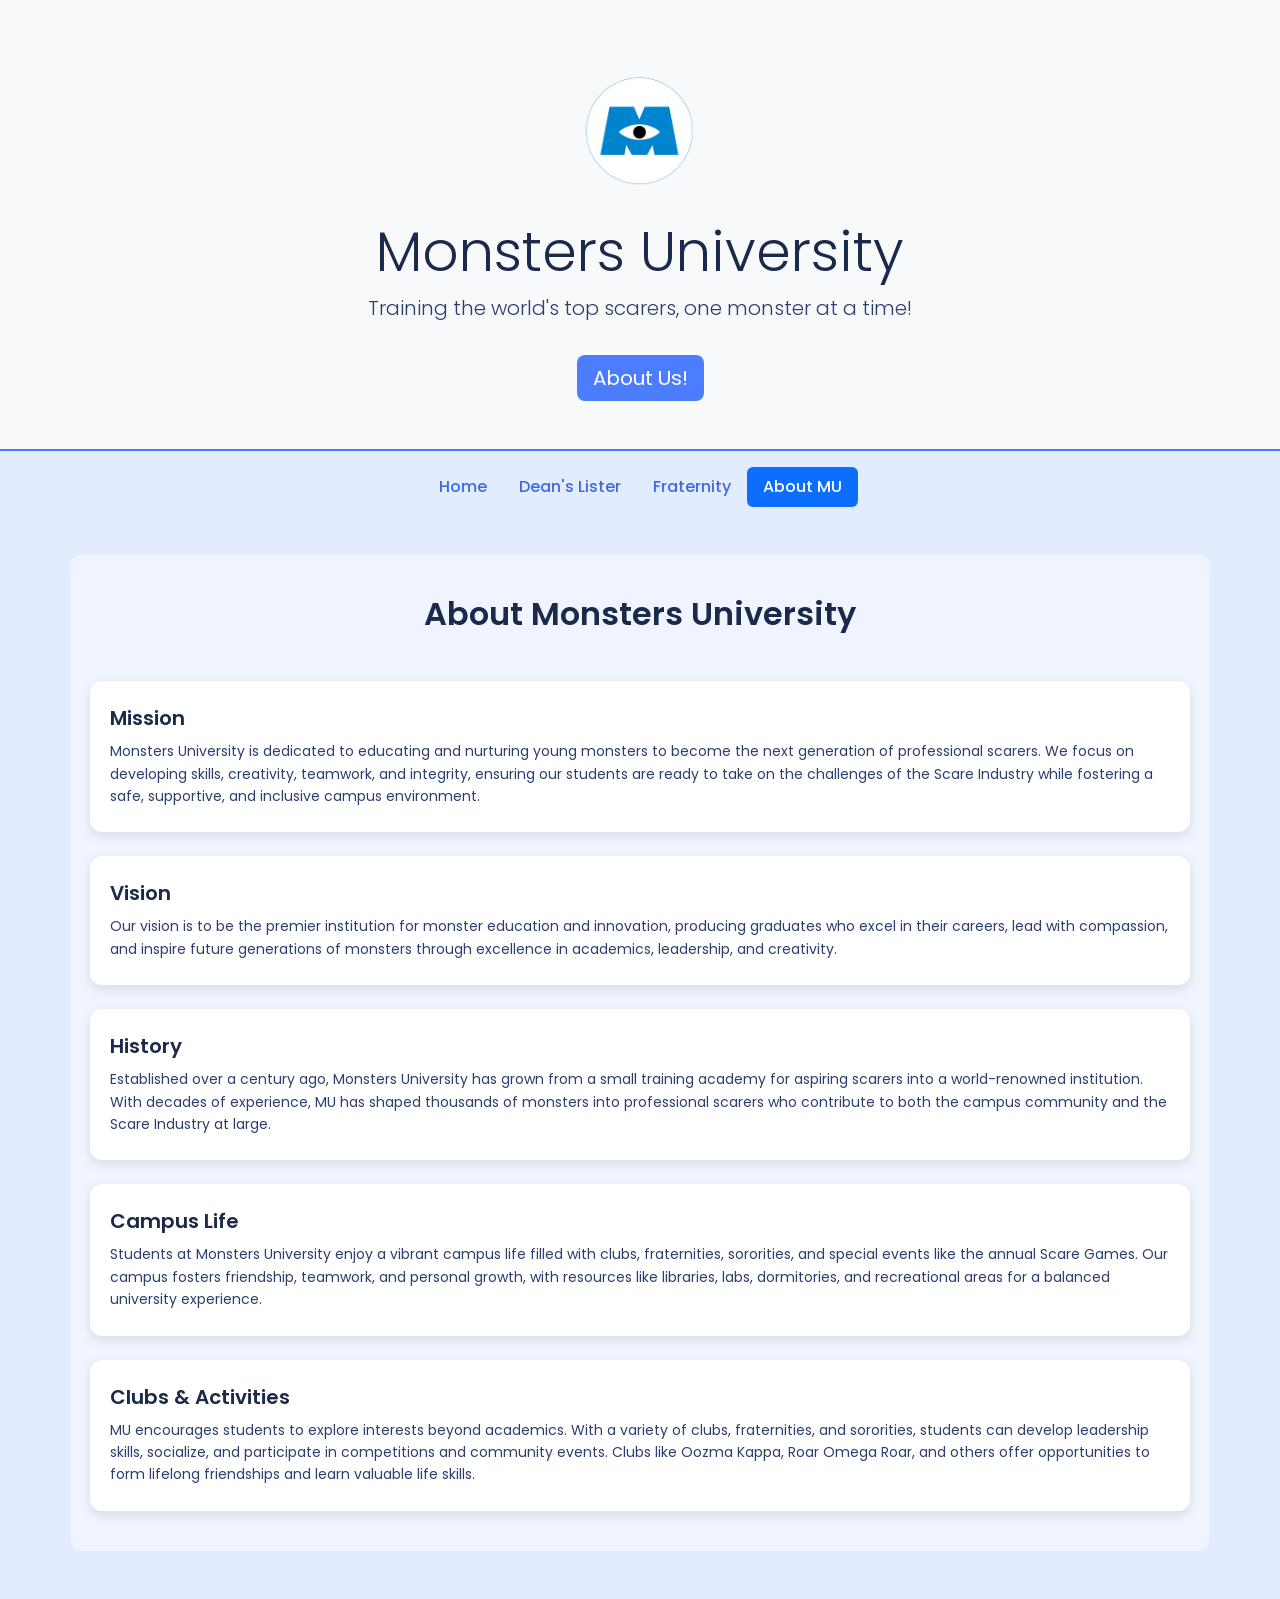
==== about.html @ 1fae250a "Add files via upload" ====
<!doctype html>
<html lang="en">
  <head>
    <meta charset="UTF-8" />
    <meta name="viewport" content="width=device-width, initial-scale=1.0" />
    <title>Monster University About Page</title>
    <link
      href="https://fonts.googleapis.com/css2?family=Poppins:wght@400;600&display=swap"
      rel="stylesheet"
    />
    <link
      href="https://cdn.jsdelivr.net/npm/bootstrap@5.3.8/dist/css/bootstrap.min.css"
      rel="stylesheet"
      integrity="sha384-sRIl4kxILFvY47J16cr9ZwB07vP4J8+LH7qKQnuqkuIAvNWLzeN8tE5YBujZqJLB"
      crossorigin="anonymous"
    />
    <link rel="stylesheet" href="about.css" />
  </head>
  <body>
    <header class="position-relative text-center py-5 bg-light">
      <div class="container">
        <img
          src="UnivLogo.png"
          alt="Monsters University Logo"
          class="header-logo"
        />

        <h1 class="display-4">Monsters University</h1>
        <p class="lead">
          Training the world's top scarers, one monster at a time!
        </p>
        <a href="#AboutUs" class="btn btn-primary btn-lg mt-3">About Us!</a>
      </div>
    </header>

    <nav class="nav nav-pills justify-content-center my-3">
      <a class="nav-link" href="mainpage.html">Home</a>
      <a class="nav-link" href="deanslister.html">Dean's Lister</a>
      <a class="nav-link" href="frat.html">Fraternity</a>
      <a class="nav-link active" aria-current="page" href="about.html"
        >About MU</a
      >
    </nav>

    <section id="AboutUs" class="container mb-5"></section>

    <section class="container my-5 about-gallery">
      <h2 class="text-center mb-5">About Monsters University</h2>

      <div class="about-cards d-flex flex-column gap-4">
        <!-- Mission -->
        <div class="about-card">
          <h4 class="about-title">Mission</h4>
          <p class="about-text">
            Monsters University is dedicated to educating and nurturing young
            monsters to become the next generation of professional scarers. We
            focus on developing skills, creativity, teamwork, and integrity,
            ensuring our students are ready to take on the challenges of the
            Scare Industry while fostering a safe, supportive, and inclusive
            campus environment.
          </p>
        </div>

        <!-- Vision -->
        <div class="about-card">
          <h4 class="about-title">Vision</h4>
          <p class="about-text">
            Our vision is to be the premier institution for monster education
            and innovation, producing graduates who excel in their careers, lead
            with compassion, and inspire future generations of monsters through
            excellence in academics, leadership, and creativity.
          </p>
        </div>

        <!-- History / Background -->
        <div class="about-card">
          <h4 class="about-title">History</h4>
          <p class="about-text">
            Established over a century ago, Monsters University has grown from a
            small training academy for aspiring scarers into a world-renowned
            institution. With decades of experience, MU has shaped thousands of
            monsters into professional scarers who contribute to both the campus
            community and the Scare Industry at large.
          </p>
        </div>

        <!-- Campus Life -->
        <div class="about-card">
          <h4 class="about-title">Campus Life</h4>
          <p class="about-text">
            Students at Monsters University enjoy a vibrant campus life filled
            with clubs, fraternities, sororities, and special events like the
            annual Scare Games. Our campus fosters friendship, teamwork, and
            personal growth, with resources like libraries, labs, dormitories,
            and recreational areas for a balanced university experience.
          </p>
        </div>

        <!-- Clubs & Activities -->
        <div class="about-card">
          <h4 class="about-title">Clubs & Activities</h4>
          <p class="about-text">
            MU encourages students to explore interests beyond academics. With a
            variety of clubs, fraternities, and sororities, students can develop
            leadership skills, socialize, and participate in competitions and
            community events. Clubs like Oozma Kappa, Roar Omega Roar, and
            others offer opportunities to form lifelong friendships and learn
            valuable life skills.
          </p>
        </div>
      </div>
    </section>
  </body>
</html>
---- about.css ----
* {
  margin: 0;
  padding: 0;
  box-sizing: border-box;
}

body {
  font-family: "Poppins", sans-serif;
  background-color: #e1ecfe;
}

header {
  text-align: center;
  background-color: #cfe4ff;
  padding: 20px;
  border-bottom: 2px solid #4c7dff;
}

.header-logo {
  width: 120px;
  display: block;
  margin: 0 auto;
}

header h1 {
  color: #1b2a4a;
  font-weight: 600;
}

header p {
  color: #2a3f6e;
}

.nav {
  justify-content: center;
}

.nav a {
  color: royalblue;
  font-weight: 500;
}

.nav a.active {
  background-color: #4c7dff;
  color: white;
}

.btn-primary {
  background-color: #4c7dff;
  border: none;
}

/* About page background */
.about-gallery {
  background-color: #f0f4ff; /* soft light blue */
  padding: 40px 20px;
  border-radius: 12px;
}

/* Page title */
.about-gallery h2 {
  color: #1b2a4a;
  font-weight: 600;
  margin-bottom: 40px;
}

/* About cards container */
.about-cards {
  display: flex;
  flex-direction: column;
  gap: 2rem;
}

/* Individual card */
.about-card {
  background-color: #ffffff;
  border-radius: 12px;
  padding: 25px 20px;
  box-shadow: 0 4px 12px rgba(0, 0, 0, 0.1);
  transition:
    transform 0.3s,
    box-shadow 0.3s;
}

/* Hover effect for cards */
.about-card:hover {
  transform: translateY(-5px);
  box-shadow: 0 10px 20px rgba(0, 0, 0, 0.15);
}

/* Card title */
.about-title {
  color: #1b2a4a;
  font-weight: 600;
  font-size: 20px;
  margin-bottom: 10px;
}

/* Card text */
.about-text {
  color: #2a3f6e;
  font-size: 14px;
  line-height: 1.6;
  margin: 0;
}
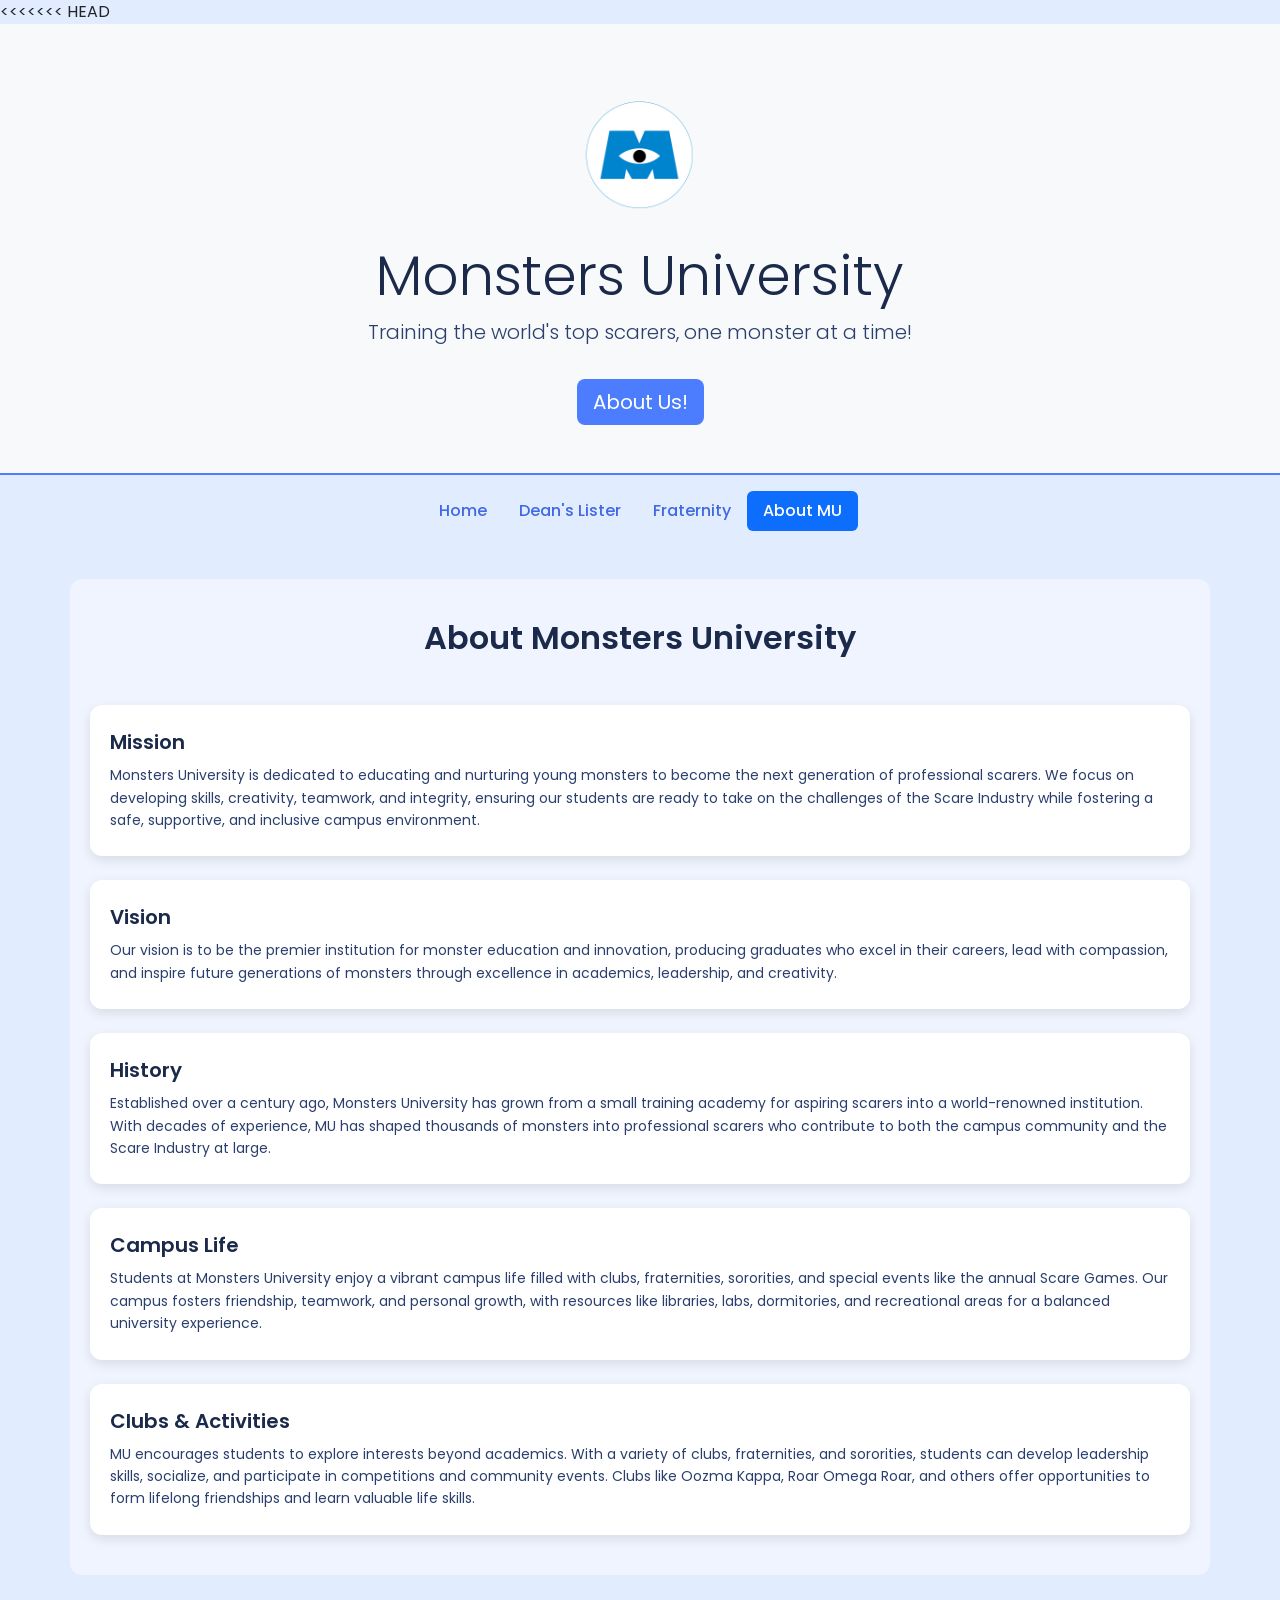
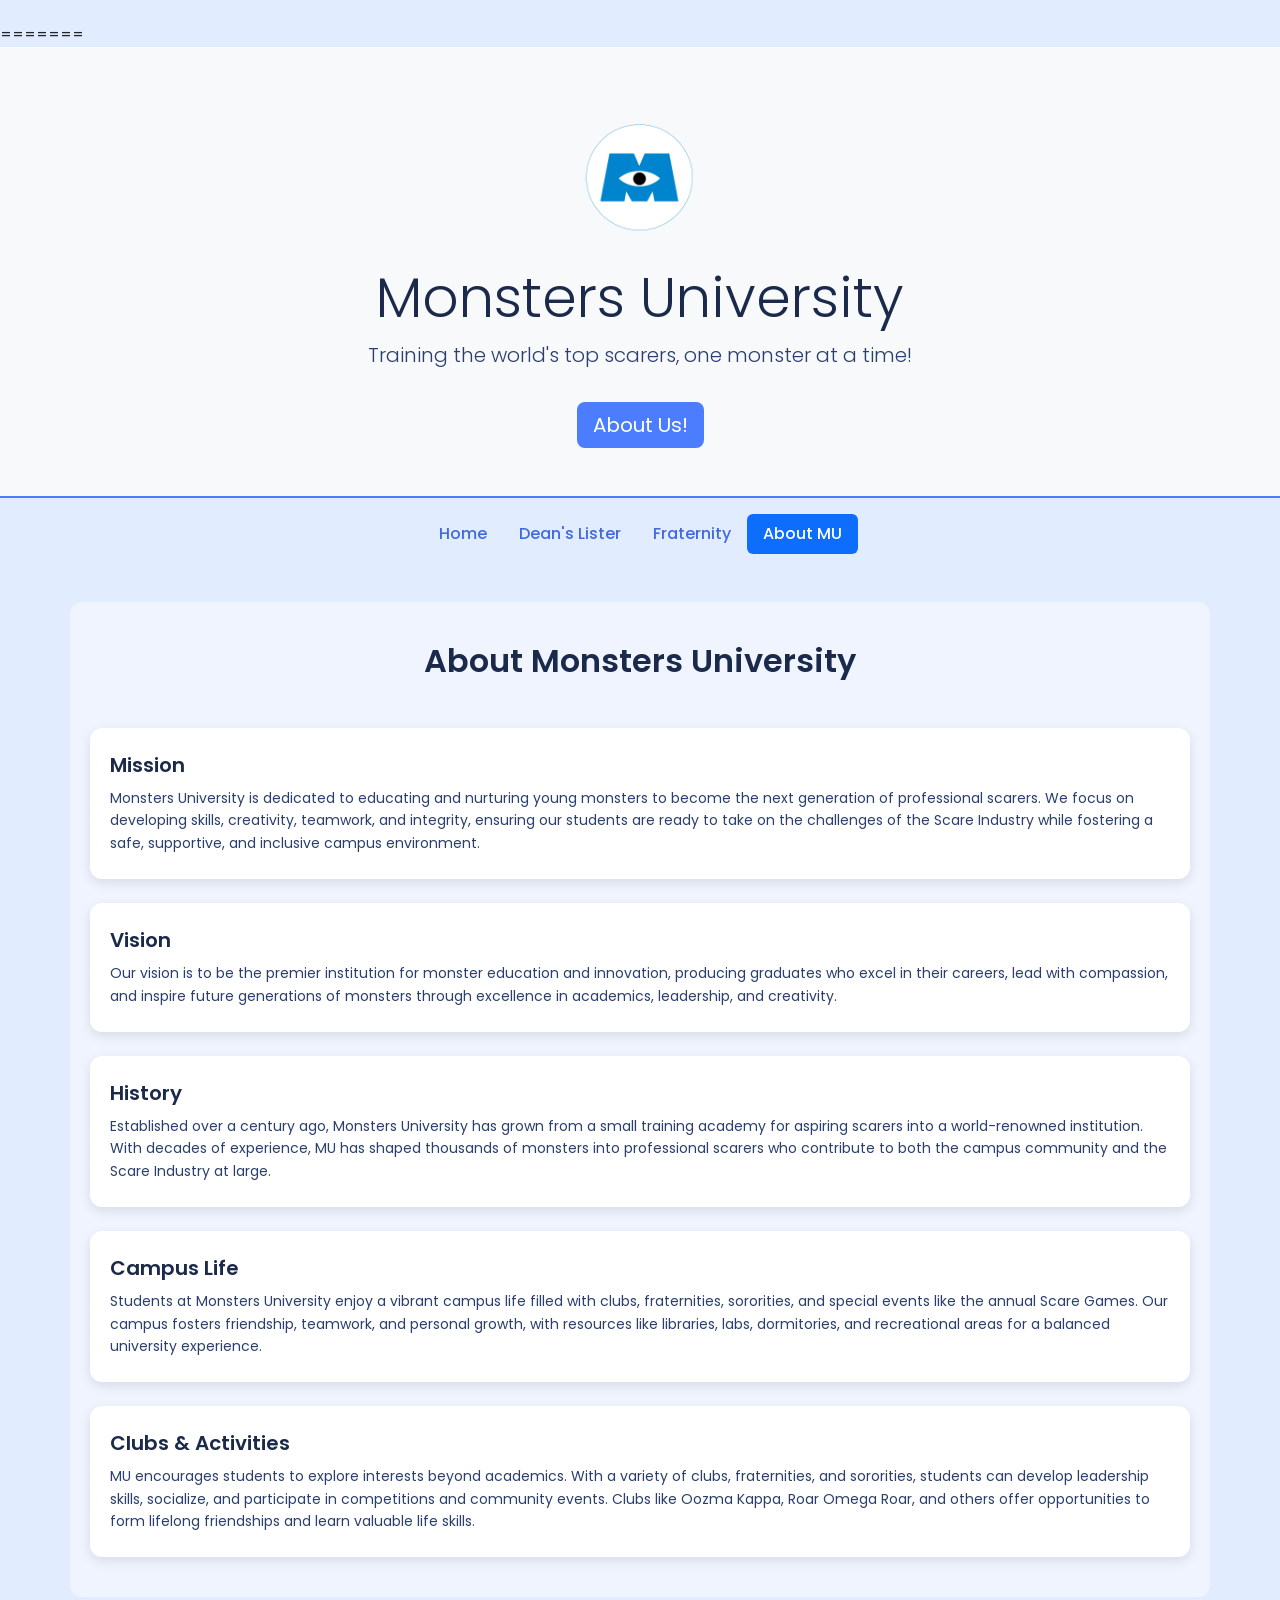
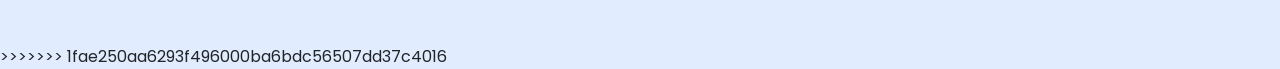
==== commit 95351fe5: "Resolved merge conflicts" ====
--- a/about.html
+++ b/about.html
@@ -1,114 +1,231 @@
-<!doctype html>
-<html lang="en">
-  <head>
-    <meta charset="UTF-8" />
-    <meta name="viewport" content="width=device-width, initial-scale=1.0" />
-    <title>Monster University About Page</title>
-    <link
-      href="https://fonts.googleapis.com/css2?family=Poppins:wght@400;600&display=swap"
-      rel="stylesheet"
-    />
-    <link
-      href="https://cdn.jsdelivr.net/npm/bootstrap@5.3.8/dist/css/bootstrap.min.css"
-      rel="stylesheet"
-      integrity="sha384-sRIl4kxILFvY47J16cr9ZwB07vP4J8+LH7qKQnuqkuIAvNWLzeN8tE5YBujZqJLB"
-      crossorigin="anonymous"
-    />
-    <link rel="stylesheet" href="about.css" />
-  </head>
-  <body>
-    <header class="position-relative text-center py-5 bg-light">
-      <div class="container">
-        <img
-          src="UnivLogo.png"
-          alt="Monsters University Logo"
-          class="header-logo"
-        />
-
-        <h1 class="display-4">Monsters University</h1>
-        <p class="lead">
-          Training the world's top scarers, one monster at a time!
-        </p>
-        <a href="#AboutUs" class="btn btn-primary btn-lg mt-3">About Us!</a>
-      </div>
-    </header>
-
-    <nav class="nav nav-pills justify-content-center my-3">
-      <a class="nav-link" href="mainpage.html">Home</a>
-      <a class="nav-link" href="deanslister.html">Dean's Lister</a>
-      <a class="nav-link" href="frat.html">Fraternity</a>
-      <a class="nav-link active" aria-current="page" href="about.html"
-        >About MU</a
-      >
-    </nav>
-
-    <section id="AboutUs" class="container mb-5"></section>
-
-    <section class="container my-5 about-gallery">
-      <h2 class="text-center mb-5">About Monsters University</h2>
-
-      <div class="about-cards d-flex flex-column gap-4">
-        <!-- Mission -->
-        <div class="about-card">
-          <h4 class="about-title">Mission</h4>
-          <p class="about-text">
-            Monsters University is dedicated to educating and nurturing young
-            monsters to become the next generation of professional scarers. We
-            focus on developing skills, creativity, teamwork, and integrity,
-            ensuring our students are ready to take on the challenges of the
-            Scare Industry while fostering a safe, supportive, and inclusive
-            campus environment.
-          </p>
-        </div>
-
-        <!-- Vision -->
-        <div class="about-card">
-          <h4 class="about-title">Vision</h4>
-          <p class="about-text">
-            Our vision is to be the premier institution for monster education
-            and innovation, producing graduates who excel in their careers, lead
-            with compassion, and inspire future generations of monsters through
-            excellence in academics, leadership, and creativity.
-          </p>
-        </div>
-
-        <!-- History / Background -->
-        <div class="about-card">
-          <h4 class="about-title">History</h4>
-          <p class="about-text">
-            Established over a century ago, Monsters University has grown from a
-            small training academy for aspiring scarers into a world-renowned
-            institution. With decades of experience, MU has shaped thousands of
-            monsters into professional scarers who contribute to both the campus
-            community and the Scare Industry at large.
-          </p>
-        </div>
-
-        <!-- Campus Life -->
-        <div class="about-card">
-          <h4 class="about-title">Campus Life</h4>
-          <p class="about-text">
-            Students at Monsters University enjoy a vibrant campus life filled
-            with clubs, fraternities, sororities, and special events like the
-            annual Scare Games. Our campus fosters friendship, teamwork, and
-            personal growth, with resources like libraries, labs, dormitories,
-            and recreational areas for a balanced university experience.
-          </p>
-        </div>
-
-        <!-- Clubs & Activities -->
-        <div class="about-card">
-          <h4 class="about-title">Clubs & Activities</h4>
-          <p class="about-text">
-            MU encourages students to explore interests beyond academics. With a
-            variety of clubs, fraternities, and sororities, students can develop
-            leadership skills, socialize, and participate in competitions and
-            community events. Clubs like Oozma Kappa, Roar Omega Roar, and
-            others offer opportunities to form lifelong friendships and learn
-            valuable life skills.
-          </p>
-        </div>
-      </div>
-    </section>
-  </body>
-</html>
+<<<<<<< HEAD
+<!doctype html>
+<html lang="en">
+  <head>
+    <meta charset="UTF-8" />
+    <meta name="viewport" content="width=device-width, initial-scale=1.0" />
+    <title>Monster University About Page</title>
+    <link
+      href="https://fonts.googleapis.com/css2?family=Poppins:wght@400;600&display=swap"
+      rel="stylesheet"
+    />
+    <link
+      href="https://cdn.jsdelivr.net/npm/bootstrap@5.3.8/dist/css/bootstrap.min.css"
+      rel="stylesheet"
+      integrity="sha384-sRIl4kxILFvY47J16cr9ZwB07vP4J8+LH7qKQnuqkuIAvNWLzeN8tE5YBujZqJLB"
+      crossorigin="anonymous"
+    />
+    <link rel="stylesheet" href="about.css" />
+  </head>
+  <body>
+    <header class="position-relative text-center py-5 bg-light">
+      <div class="container">
+        <img
+          src="UnivLogo.png"
+          alt="Monsters University Logo"
+          class="header-logo"
+        />
+
+        <h1 class="display-4">Monsters University</h1>
+        <p class="lead">
+          Training the world's top scarers, one monster at a time!
+        </p>
+        <a href="#AboutUs" class="btn btn-primary btn-lg mt-3">About Us!</a>
+      </div>
+    </header>
+
+    <nav class="nav nav-pills justify-content-center my-3">
+      <a class="nav-link" href="mainpage.html">Home</a>
+      <a class="nav-link" href="deanslister.html">Dean's Lister</a>
+      <a class="nav-link" href="frat.html">Fraternity</a>
+      <a class="nav-link active" aria-current="page" href="about.html"
+        >About MU</a
+      >
+    </nav>
+
+    <section id="AboutUs" class="container mb-5"></section>
+
+    <section class="container my-5 about-gallery">
+      <h2 class="text-center mb-5">About Monsters University</h2>
+
+      <div class="about-cards d-flex flex-column gap-4">
+        <!-- Mission -->
+        <div class="about-card">
+          <h4 class="about-title">Mission</h4>
+          <p class="about-text">
+            Monsters University is dedicated to educating and nurturing young
+            monsters to become the next generation of professional scarers. We
+            focus on developing skills, creativity, teamwork, and integrity,
+            ensuring our students are ready to take on the challenges of the
+            Scare Industry while fostering a safe, supportive, and inclusive
+            campus environment.
+          </p>
+        </div>
+
+        <!-- Vision -->
+        <div class="about-card">
+          <h4 class="about-title">Vision</h4>
+          <p class="about-text">
+            Our vision is to be the premier institution for monster education
+            and innovation, producing graduates who excel in their careers, lead
+            with compassion, and inspire future generations of monsters through
+            excellence in academics, leadership, and creativity.
+          </p>
+        </div>
+
+        <!-- History / Background -->
+        <div class="about-card">
+          <h4 class="about-title">History</h4>
+          <p class="about-text">
+            Established over a century ago, Monsters University has grown from a
+            small training academy for aspiring scarers into a world-renowned
+            institution. With decades of experience, MU has shaped thousands of
+            monsters into professional scarers who contribute to both the campus
+            community and the Scare Industry at large.
+          </p>
+        </div>
+
+        <!-- Campus Life -->
+        <div class="about-card">
+          <h4 class="about-title">Campus Life</h4>
+          <p class="about-text">
+            Students at Monsters University enjoy a vibrant campus life filled
+            with clubs, fraternities, sororities, and special events like the
+            annual Scare Games. Our campus fosters friendship, teamwork, and
+            personal growth, with resources like libraries, labs, dormitories,
+            and recreational areas for a balanced university experience.
+          </p>
+        </div>
+
+        <!-- Clubs & Activities -->
+        <div class="about-card">
+          <h4 class="about-title">Clubs & Activities</h4>
+          <p class="about-text">
+            MU encourages students to explore interests beyond academics. With a
+            variety of clubs, fraternities, and sororities, students can develop
+            leadership skills, socialize, and participate in competitions and
+            community events. Clubs like Oozma Kappa, Roar Omega Roar, and
+            others offer opportunities to form lifelong friendships and learn
+            valuable life skills.
+          </p>
+        </div>
+      </div>
+    </section>
+  </body>
+</html>
+=======
+<!doctype html>
+<html lang="en">
+  <head>
+    <meta charset="UTF-8" />
+    <meta name="viewport" content="width=device-width, initial-scale=1.0" />
+    <title>Monster University About Page</title>
+    <link
+      href="https://fonts.googleapis.com/css2?family=Poppins:wght@400;600&display=swap"
+      rel="stylesheet"
+    />
+    <link
+      href="https://cdn.jsdelivr.net/npm/bootstrap@5.3.8/dist/css/bootstrap.min.css"
+      rel="stylesheet"
+      integrity="sha384-sRIl4kxILFvY47J16cr9ZwB07vP4J8+LH7qKQnuqkuIAvNWLzeN8tE5YBujZqJLB"
+      crossorigin="anonymous"
+    />
+    <link rel="stylesheet" href="about.css" />
+  </head>
+  <body>
+    <header class="position-relative text-center py-5 bg-light">
+      <div class="container">
+        <img
+          src="UnivLogo.png"
+          alt="Monsters University Logo"
+          class="header-logo"
+        />
+
+        <h1 class="display-4">Monsters University</h1>
+        <p class="lead">
+          Training the world's top scarers, one monster at a time!
+        </p>
+        <a href="#AboutUs" class="btn btn-primary btn-lg mt-3">About Us!</a>
+      </div>
+    </header>
+
+    <nav class="nav nav-pills justify-content-center my-3">
+      <a class="nav-link" href="mainpage.html">Home</a>
+      <a class="nav-link" href="deanslister.html">Dean's Lister</a>
+      <a class="nav-link" href="frat.html">Fraternity</a>
+      <a class="nav-link active" aria-current="page" href="about.html"
+        >About MU</a
+      >
+    </nav>
+
+    <section id="AboutUs" class="container mb-5"></section>
+
+    <section class="container my-5 about-gallery">
+      <h2 class="text-center mb-5">About Monsters University</h2>
+
+      <div class="about-cards d-flex flex-column gap-4">
+        <!-- Mission -->
+        <div class="about-card">
+          <h4 class="about-title">Mission</h4>
+          <p class="about-text">
+            Monsters University is dedicated to educating and nurturing young
+            monsters to become the next generation of professional scarers. We
+            focus on developing skills, creativity, teamwork, and integrity,
+            ensuring our students are ready to take on the challenges of the
+            Scare Industry while fostering a safe, supportive, and inclusive
+            campus environment.
+          </p>
+        </div>
+
+        <!-- Vision -->
+        <div class="about-card">
+          <h4 class="about-title">Vision</h4>
+          <p class="about-text">
+            Our vision is to be the premier institution for monster education
+            and innovation, producing graduates who excel in their careers, lead
+            with compassion, and inspire future generations of monsters through
+            excellence in academics, leadership, and creativity.
+          </p>
+        </div>
+
+        <!-- History / Background -->
+        <div class="about-card">
+          <h4 class="about-title">History</h4>
+          <p class="about-text">
+            Established over a century ago, Monsters University has grown from a
+            small training academy for aspiring scarers into a world-renowned
+            institution. With decades of experience, MU has shaped thousands of
+            monsters into professional scarers who contribute to both the campus
+            community and the Scare Industry at large.
+          </p>
+        </div>
+
+        <!-- Campus Life -->
+        <div class="about-card">
+          <h4 class="about-title">Campus Life</h4>
+          <p class="about-text">
+            Students at Monsters University enjoy a vibrant campus life filled
+            with clubs, fraternities, sororities, and special events like the
+            annual Scare Games. Our campus fosters friendship, teamwork, and
+            personal growth, with resources like libraries, labs, dormitories,
+            and recreational areas for a balanced university experience.
+          </p>
+        </div>
+
+        <!-- Clubs & Activities -->
+        <div class="about-card">
+          <h4 class="about-title">Clubs & Activities</h4>
+          <p class="about-text">
+            MU encourages students to explore interests beyond academics. With a
+            variety of clubs, fraternities, and sororities, students can develop
+            leadership skills, socialize, and participate in competitions and
+            community events. Clubs like Oozma Kappa, Roar Omega Roar, and
+            others offer opportunities to form lifelong friendships and learn
+            valuable life skills.
+          </p>
+        </div>
+      </div>
+    </section>
+  </body>
+</html>
+>>>>>>> 1fae250aa6293f496000ba6bdc56507dd37c4016
--- a/about.css
+++ b/about.css
@@ -1,105 +1,105 @@
-* {
-  margin: 0;
-  padding: 0;
-  box-sizing: border-box;
-}
-
-body {
-  font-family: "Poppins", sans-serif;
-  background-color: #e1ecfe;
-}
-
-header {
-  text-align: center;
-  background-color: #cfe4ff;
-  padding: 20px;
-  border-bottom: 2px solid #4c7dff;
-}
-
-.header-logo {
-  width: 120px;
-  display: block;
-  margin: 0 auto;
-}
-
-header h1 {
-  color: #1b2a4a;
-  font-weight: 600;
-}
-
-header p {
-  color: #2a3f6e;
-}
-
-.nav {
-  justify-content: center;
-}
-
-.nav a {
-  color: royalblue;
-  font-weight: 500;
-}
-
-.nav a.active {
-  background-color: #4c7dff;
-  color: white;
-}
-
-.btn-primary {
-  background-color: #4c7dff;
-  border: none;
-}
-
-/* About page background */
-.about-gallery {
-  background-color: #f0f4ff; /* soft light blue */
-  padding: 40px 20px;
-  border-radius: 12px;
-}
-
-/* Page title */
-.about-gallery h2 {
-  color: #1b2a4a;
-  font-weight: 600;
-  margin-bottom: 40px;
-}
-
-/* About cards container */
-.about-cards {
-  display: flex;
-  flex-direction: column;
-  gap: 2rem;
-}
-
-/* Individual card */
-.about-card {
-  background-color: #ffffff;
-  border-radius: 12px;
-  padding: 25px 20px;
-  box-shadow: 0 4px 12px rgba(0, 0, 0, 0.1);
-  transition:
-    transform 0.3s,
-    box-shadow 0.3s;
-}
-
-/* Hover effect for cards */
-.about-card:hover {
-  transform: translateY(-5px);
-  box-shadow: 0 10px 20px rgba(0, 0, 0, 0.15);
-}
-
-/* Card title */
-.about-title {
-  color: #1b2a4a;
-  font-weight: 600;
-  font-size: 20px;
-  margin-bottom: 10px;
-}
-
-/* Card text */
-.about-text {
-  color: #2a3f6e;
-  font-size: 14px;
-  line-height: 1.6;
-  margin: 0;
-}
+* {
+  margin: 0;
+  padding: 0;
+  box-sizing: border-box;
+}
+
+body {
+  font-family: "Poppins", sans-serif;
+  background-color: #e1ecfe;
+}
+
+header {
+  text-align: center;
+  background-color: #cfe4ff;
+  padding: 20px;
+  border-bottom: 2px solid #4c7dff;
+}
+
+.header-logo {
+  width: 120px;
+  display: block;
+  margin: 0 auto;
+}
+
+header h1 {
+  color: #1b2a4a;
+  font-weight: 600;
+}
+
+header p {
+  color: #2a3f6e;
+}
+
+.nav {
+  justify-content: center;
+}
+
+.nav a {
+  color: royalblue;
+  font-weight: 500;
+}
+
+.nav a.active {
+  background-color: #4c7dff;
+  color: white;
+}
+
+.btn-primary {
+  background-color: #4c7dff;
+  border: none;
+}
+
+/* About page background */
+.about-gallery {
+  background-color: #f0f4ff; /* soft light blue */
+  padding: 40px 20px;
+  border-radius: 12px;
+}
+
+/* Page title */
+.about-gallery h2 {
+  color: #1b2a4a;
+  font-weight: 600;
+  margin-bottom: 40px;
+}
+
+/* About cards container */
+.about-cards {
+  display: flex;
+  flex-direction: column;
+  gap: 2rem;
+}
+
+/* Individual card */
+.about-card {
+  background-color: #ffffff;
+  border-radius: 12px;
+  padding: 25px 20px;
+  box-shadow: 0 4px 12px rgba(0, 0, 0, 0.1);
+  transition:
+    transform 0.3s,
+    box-shadow 0.3s;
+}
+
+/* Hover effect for cards */
+.about-card:hover {
+  transform: translateY(-5px);
+  box-shadow: 0 10px 20px rgba(0, 0, 0, 0.15);
+}
+
+/* Card title */
+.about-title {
+  color: #1b2a4a;
+  font-weight: 600;
+  font-size: 20px;
+  margin-bottom: 10px;
+}
+
+/* Card text */
+.about-text {
+  color: #2a3f6e;
+  font-size: 14px;
+  line-height: 1.6;
+  margin: 0;
+}
--- a/about.css
+++ b/about.css
@@ -1,105 +1,105 @@
-* {
-  margin: 0;
-  padding: 0;
-  box-sizing: border-box;
-}
-
-body {
-  font-family: "Poppins", sans-serif;
-  background-color: #e1ecfe;
-}
-
-header {
-  text-align: center;
-  background-color: #cfe4ff;
-  padding: 20px;
-  border-bottom: 2px solid #4c7dff;
-}
-
-.header-logo {
-  width: 120px;
-  display: block;
-  margin: 0 auto;
-}
-
-header h1 {
-  color: #1b2a4a;
-  font-weight: 600;
-}
-
-header p {
-  color: #2a3f6e;
-}
-
-.nav {
-  justify-content: center;
-}
-
-.nav a {
-  color: royalblue;
-  font-weight: 500;
-}
-
-.nav a.active {
-  background-color: #4c7dff;
-  color: white;
-}
-
-.btn-primary {
-  background-color: #4c7dff;
-  border: none;
-}
-
-/* About page background */
-.about-gallery {
-  background-color: #f0f4ff; /* soft light blue */
-  padding: 40px 20px;
-  border-radius: 12px;
-}
-
-/* Page title */
-.about-gallery h2 {
-  color: #1b2a4a;
-  font-weight: 600;
-  margin-bottom: 40px;
-}
-
-/* About cards container */
-.about-cards {
-  display: flex;
-  flex-direction: column;
-  gap: 2rem;
-}
-
-/* Individual card */
-.about-card {
-  background-color: #ffffff;
-  border-radius: 12px;
-  padding: 25px 20px;
-  box-shadow: 0 4px 12px rgba(0, 0, 0, 0.1);
-  transition:
-    transform 0.3s,
-    box-shadow 0.3s;
-}
-
-/* Hover effect for cards */
-.about-card:hover {
-  transform: translateY(-5px);
-  box-shadow: 0 10px 20px rgba(0, 0, 0, 0.15);
-}
-
-/* Card title */
-.about-title {
-  color: #1b2a4a;
-  font-weight: 600;
-  font-size: 20px;
-  margin-bottom: 10px;
-}
-
-/* Card text */
-.about-text {
-  color: #2a3f6e;
-  font-size: 14px;
-  line-height: 1.6;
-  margin: 0;
-}
+* {
+  margin: 0;
+  padding: 0;
+  box-sizing: border-box;
+}
+
+body {
+  font-family: "Poppins", sans-serif;
+  background-color: #e1ecfe;
+}
+
+header {
+  text-align: center;
+  background-color: #cfe4ff;
+  padding: 20px;
+  border-bottom: 2px solid #4c7dff;
+}
+
+.header-logo {
+  width: 120px;
+  display: block;
+  margin: 0 auto;
+}
+
+header h1 {
+  color: #1b2a4a;
+  font-weight: 600;
+}
+
+header p {
+  color: #2a3f6e;
+}
+
+.nav {
+  justify-content: center;
+}
+
+.nav a {
+  color: royalblue;
+  font-weight: 500;
+}
+
+.nav a.active {
+  background-color: #4c7dff;
+  color: white;
+}
+
+.btn-primary {
+  background-color: #4c7dff;
+  border: none;
+}
+
+/* About page background */
+.about-gallery {
+  background-color: #f0f4ff; /* soft light blue */
+  padding: 40px 20px;
+  border-radius: 12px;
+}
+
+/* Page title */
+.about-gallery h2 {
+  color: #1b2a4a;
+  font-weight: 600;
+  margin-bottom: 40px;
+}
+
+/* About cards container */
+.about-cards {
+  display: flex;
+  flex-direction: column;
+  gap: 2rem;
+}
+
+/* Individual card */
+.about-card {
+  background-color: #ffffff;
+  border-radius: 12px;
+  padding: 25px 20px;
+  box-shadow: 0 4px 12px rgba(0, 0, 0, 0.1);
+  transition:
+    transform 0.3s,
+    box-shadow 0.3s;
+}
+
+/* Hover effect for cards */
+.about-card:hover {
+  transform: translateY(-5px);
+  box-shadow: 0 10px 20px rgba(0, 0, 0, 0.15);
+}
+
+/* Card title */
+.about-title {
+  color: #1b2a4a;
+  font-weight: 600;
+  font-size: 20px;
+  margin-bottom: 10px;
+}
+
+/* Card text */
+.about-text {
+  color: #2a3f6e;
+  font-size: 14px;
+  line-height: 1.6;
+  margin: 0;
+}
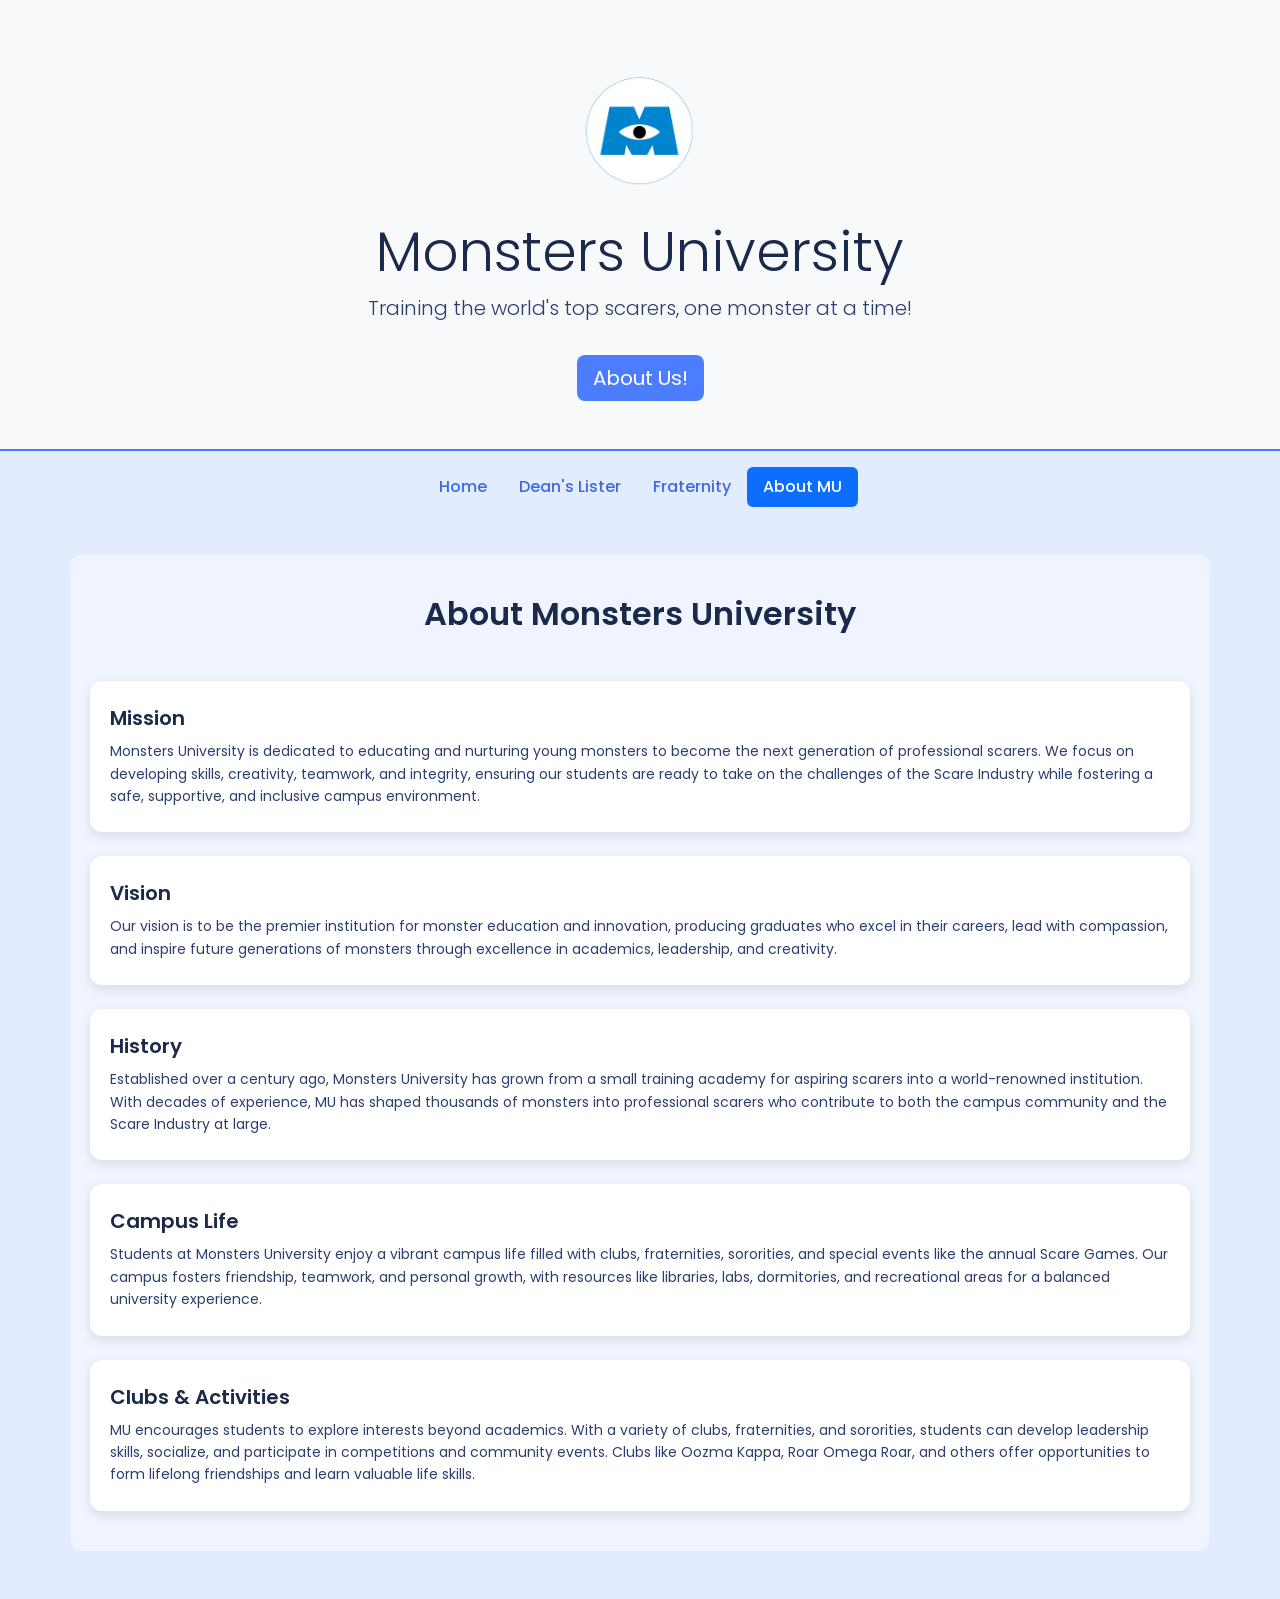
==== commit 2369219f: "removed duplicates" ====
--- a/about.html
+++ b/about.html
@@ -1,4 +1,3 @@
-<<<<<<< HEAD
 <!doctype html>
 <html lang="en">
   <head>
@@ -35,7 +34,7 @@
     </header>
 
     <nav class="nav nav-pills justify-content-center my-3">
-      <a class="nav-link" href="mainpage.html">Home</a>
+      <a class="nav-link" href="index.html">Home</a>
       <a class="nav-link" href="deanslister.html">Dean's Lister</a>
       <a class="nav-link" href="frat.html">Fraternity</a>
       <a class="nav-link active" aria-current="page" href="about.html"
@@ -113,119 +112,3 @@
     </section>
   </body>
 </html>
-=======
-<!doctype html>
-<html lang="en">
-  <head>
-    <meta charset="UTF-8" />
-    <meta name="viewport" content="width=device-width, initial-scale=1.0" />
-    <title>Monster University About Page</title>
-    <link
-      href="https://fonts.googleapis.com/css2?family=Poppins:wght@400;600&display=swap"
-      rel="stylesheet"
-    />
-    <link
-      href="https://cdn.jsdelivr.net/npm/bootstrap@5.3.8/dist/css/bootstrap.min.css"
-      rel="stylesheet"
-      integrity="sha384-sRIl4kxILFvY47J16cr9ZwB07vP4J8+LH7qKQnuqkuIAvNWLzeN8tE5YBujZqJLB"
-      crossorigin="anonymous"
-    />
-    <link rel="stylesheet" href="about.css" />
-  </head>
-  <body>
-    <header class="position-relative text-center py-5 bg-light">
-      <div class="container">
-        <img
-          src="UnivLogo.png"
-          alt="Monsters University Logo"
-          class="header-logo"
-        />
-
-        <h1 class="display-4">Monsters University</h1>
-        <p class="lead">
-          Training the world's top scarers, one monster at a time!
-        </p>
-        <a href="#AboutUs" class="btn btn-primary btn-lg mt-3">About Us!</a>
-      </div>
-    </header>
-
-    <nav class="nav nav-pills justify-content-center my-3">
-      <a class="nav-link" href="mainpage.html">Home</a>
-      <a class="nav-link" href="deanslister.html">Dean's Lister</a>
-      <a class="nav-link" href="frat.html">Fraternity</a>
-      <a class="nav-link active" aria-current="page" href="about.html"
-        >About MU</a
-      >
-    </nav>
-
-    <section id="AboutUs" class="container mb-5"></section>
-
-    <section class="container my-5 about-gallery">
-      <h2 class="text-center mb-5">About Monsters University</h2>
-
-      <div class="about-cards d-flex flex-column gap-4">
-        <!-- Mission -->
-        <div class="about-card">
-          <h4 class="about-title">Mission</h4>
-          <p class="about-text">
-            Monsters University is dedicated to educating and nurturing young
-            monsters to become the next generation of professional scarers. We
-            focus on developing skills, creativity, teamwork, and integrity,
-            ensuring our students are ready to take on the challenges of the
-            Scare Industry while fostering a safe, supportive, and inclusive
-            campus environment.
-          </p>
-        </div>
-
-        <!-- Vision -->
-        <div class="about-card">
-          <h4 class="about-title">Vision</h4>
-          <p class="about-text">
-            Our vision is to be the premier institution for monster education
-            and innovation, producing graduates who excel in their careers, lead
-            with compassion, and inspire future generations of monsters through
-            excellence in academics, leadership, and creativity.
-          </p>
-        </div>
-
-        <!-- History / Background -->
-        <div class="about-card">
-          <h4 class="about-title">History</h4>
-          <p class="about-text">
-            Established over a century ago, Monsters University has grown from a
-            small training academy for aspiring scarers into a world-renowned
-            institution. With decades of experience, MU has shaped thousands of
-            monsters into professional scarers who contribute to both the campus
-            community and the Scare Industry at large.
-          </p>
-        </div>
-
-        <!-- Campus Life -->
-        <div class="about-card">
-          <h4 class="about-title">Campus Life</h4>
-          <p class="about-text">
-            Students at Monsters University enjoy a vibrant campus life filled
-            with clubs, fraternities, sororities, and special events like the
-            annual Scare Games. Our campus fosters friendship, teamwork, and
-            personal growth, with resources like libraries, labs, dormitories,
-            and recreational areas for a balanced university experience.
-          </p>
-        </div>
-
-        <!-- Clubs & Activities -->
-        <div class="about-card">
-          <h4 class="about-title">Clubs & Activities</h4>
-          <p class="about-text">
-            MU encourages students to explore interests beyond academics. With a
-            variety of clubs, fraternities, and sororities, students can develop
-            leadership skills, socialize, and participate in competitions and
-            community events. Clubs like Oozma Kappa, Roar Omega Roar, and
-            others offer opportunities to form lifelong friendships and learn
-            valuable life skills.
-          </p>
-        </div>
-      </div>
-    </section>
-  </body>
-</html>
->>>>>>> 1fae250aa6293f496000ba6bdc56507dd37c4016
